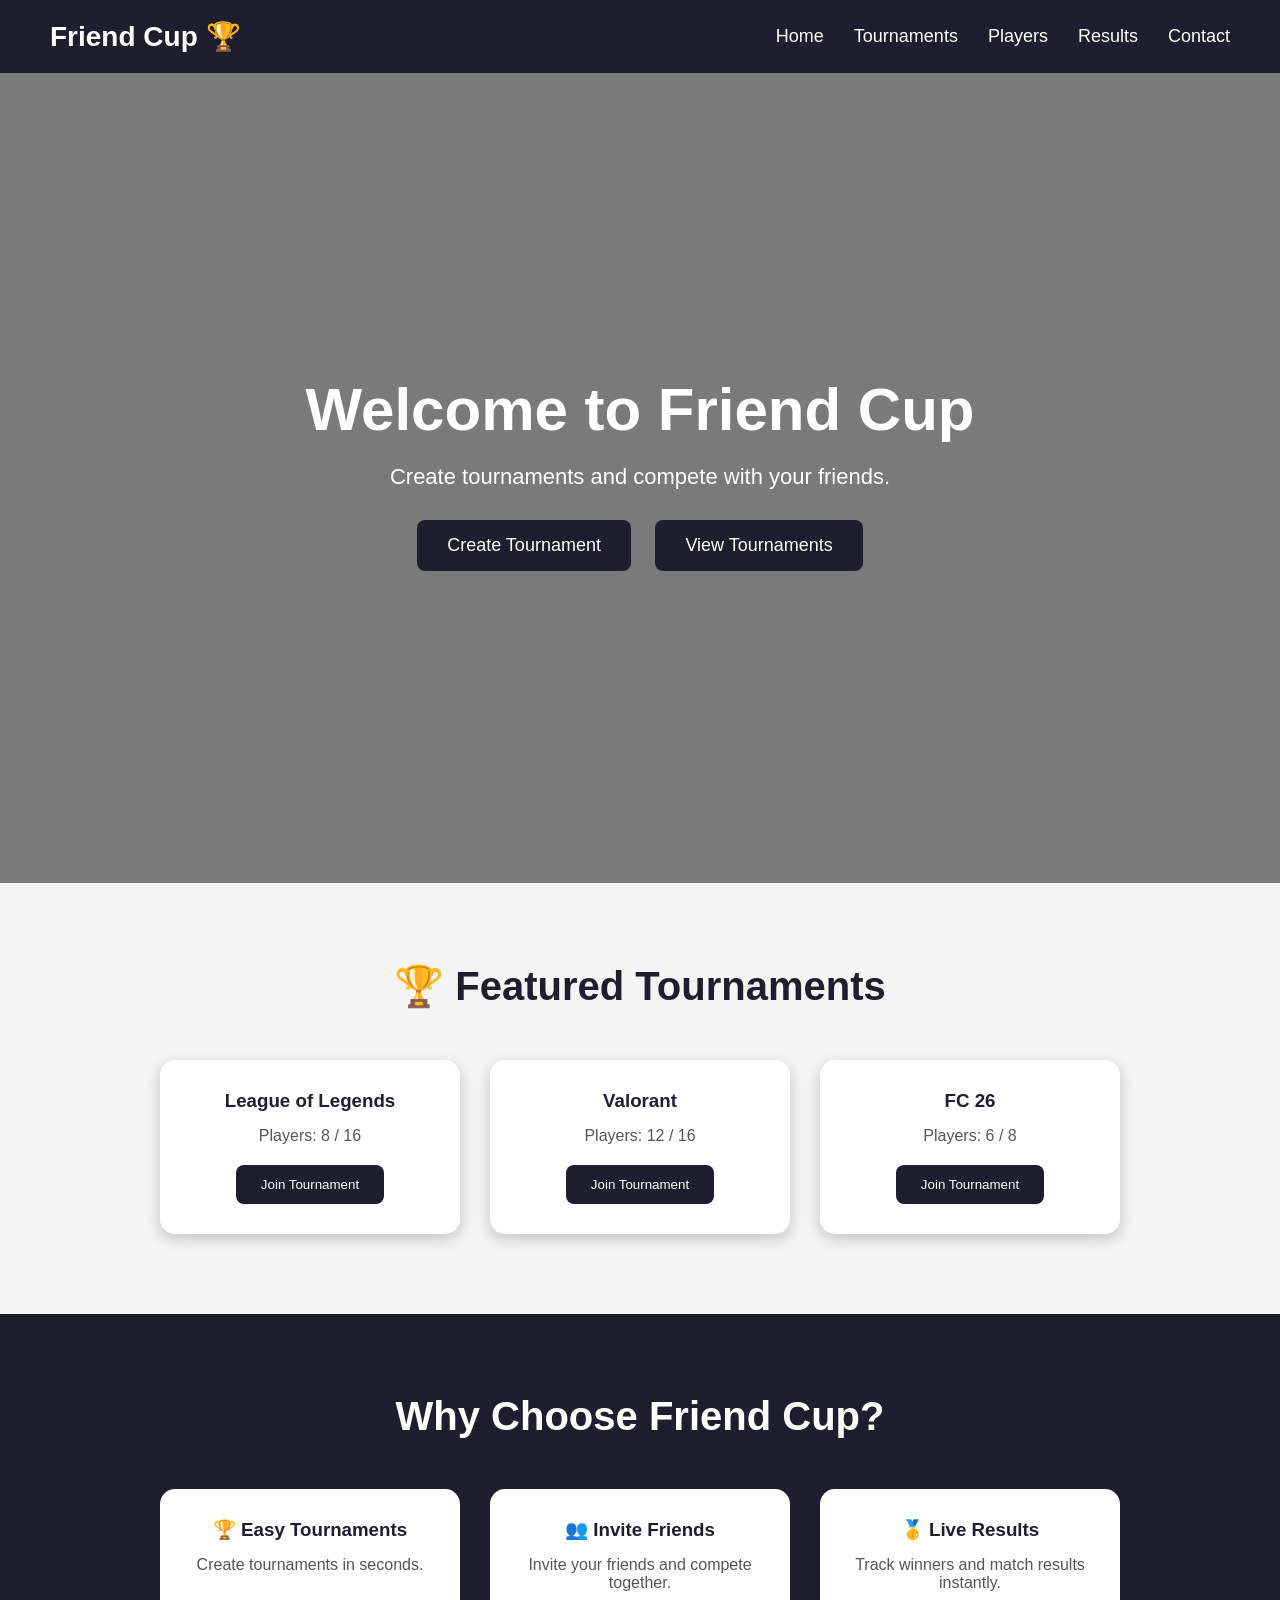
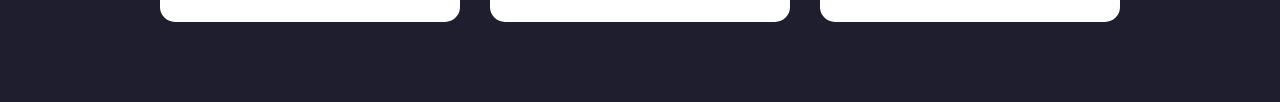
==== index.html @ 5f2ba804 "First Friend Cup version" ====
<!DOCTYPE html>
<html lang="en">

<head>
    <meta charset="UTF-8">
    <meta name="viewport" content="width=device-width, initial-scale=1.0">
    <title>Friend Cup</title>

    <link rel="stylesheet" href="style.css">
</head>

<body>

    <header>
        <nav class="navbar">

            <div class="logo">
                Friend Cup 🏆
            </div>

            <ul class="nav-links">
                <li><a href="#">Home</a></li>
                <li><a href="#">Tournaments</a></li>
                <li><a href="#">Players</a></li>
                <li><a href="#">Results</a></li>
                <li><a href="#">Contact</a></li>
            </ul>

        </nav>
    </header>

    <section class="hero">

        <h1>Welcome to Friend Cup</h1>

        <p>Create tournaments and compete with your friends.</p>

        <div class="buttons">
            <button>Create Tournament</button>
            <button>View Tournaments</button>
        </div>

    </section>
    <section class="tournaments">

    <h2>🏆 Featured Tournaments</h2>

    <div class="cards">

        <div class="card">
            <h3>League of Legends</h3>
            <p>Players: 8 / 16</p>
            <button>Join Tournament</button>
        </div>

        <div class="card">
            <h3>Valorant</h3>
            <p>Players: 12 / 16</p>
            <button>Join Tournament</button>
        </div>

        <div class="card">
            <h3>FC 26</h3>
            <p>Players: 6 / 8</p>
            <button>Join Tournament</button>
        </div>

    </div>

</section>
<section class="features">

    <h2>Why Choose Friend Cup?</h2>

    <div class="feature-box">

        <div class="feature">
            <h3>🏆 Easy Tournaments</h3>
            <p>Create tournaments in seconds.</p>
        </div>

        <div class="feature">
            <h3>👥 Invite Friends</h3>
            <p>Invite your friends and compete together.</p>
        </div>

        <div class="feature">
            <h3>🥇 Live Results</h3>
            <p>Track winners and match results instantly.</p>
        </div>

    </div>

</section>

    <script src="script.js"></script>

</body>

</html>
---- style.css ----
*{
    margin:0;
    padding:0;
    box-sizing:border-box;
    font-family:Arial, sans-serif;
}

body{
    background:#f4f4f4;
}

/* Navbar */

.navbar{
    display:flex;
    justify-content:space-between;
    align-items:center;
    background:#1e1e2f;
    padding:20px 50px;
}

.logo{
    color:white;
    font-size:28px;
    font-weight:bold;
}

.nav-links{
    list-style:none;
    display:flex;
    gap:30px;
}

.nav-links a{
    text-decoration:none;
    color:white;
    font-size:18px;
    transition:0.3s;
}

.nav-links a:hover{
    color:gold;
}

/* Hero Section */

.hero{
    height:90vh;
    display:flex;
    flex-direction:column;
    justify-content:center;
    align-items:center;
    text-align:center;
    background:
    linear-gradient(rgba(0,0,0,0.5), rgba(0,0,0,0.5)),
    url("https://images.unsplash.com/photo-1511512578047-dfb367046420?w=1600");
    background-size:cover;
    background-position:center;
}

.hero h1{
    font-size:60px;
    color:white;
}

.hero p{
    font-size:22px;
    color:white;
    margin:20px 0;
}

.buttons button{
    padding:15px 30px;
    margin:10px;
    border:none;
    border-radius:8px;
    background:#1e1e2f;
    color:white;
    font-size:18px;
    cursor:pointer;
    transition:0.3s;
}

.buttons button:hover{
    background:gold;
    color:black;
}
/* Tournament Section */

.tournaments{
    padding:80px 50px;
    background:#f4f4f4;
}

.tournaments h2{
    text-align:center;
    font-size:40px;
    margin-bottom:50px;
    color:#1e1e2f;
}

.cards{
    display:flex;
    justify-content:center;
    gap:30px;
    flex-wrap:wrap;
}

.card{
    width:300px;
    background:white;
    border-radius:15px;
    padding:30px;
    text-align:center;
    box-shadow:0 5px 15px rgba(0,0,0,0.2);
    transition:0.3s;
}

.card:hover{
    transform:translateY(-10px);
}

.card h3{
    color:#1e1e2f;
    margin-bottom:15px;
}

.card p{
    color:#555;
    margin-bottom:20px;
}

.card button{
    background:#1e1e2f;
    color:white;
    border:none;
    padding:12px 25px;
    border-radius:8px;
    cursor:pointer;
    transition:0.3s;
}

.card button:hover{
    background:gold;
    color:black;
}

/* Features Section */

.features{
    padding:80px 50px;
    background:#1e1e2f;
}

.features h2{
    text-align:center;
    color:white;
    font-size:40px;
    margin-bottom:50px;
}

.feature-box{
    display:flex;
    justify-content:center;
    gap:30px;
    flex-wrap:wrap;
}

.feature{
    width:300px;
    background:white;
    padding:30px;
    border-radius:15px;
    text-align:center;
    transition:0.3s;
}

.feature:hover{
    transform:scale(1.05);
}

.feature h3{
    margin-bottom:15px;
    color:#1e1e2f;
}

.feature p{
    color:#555;
}
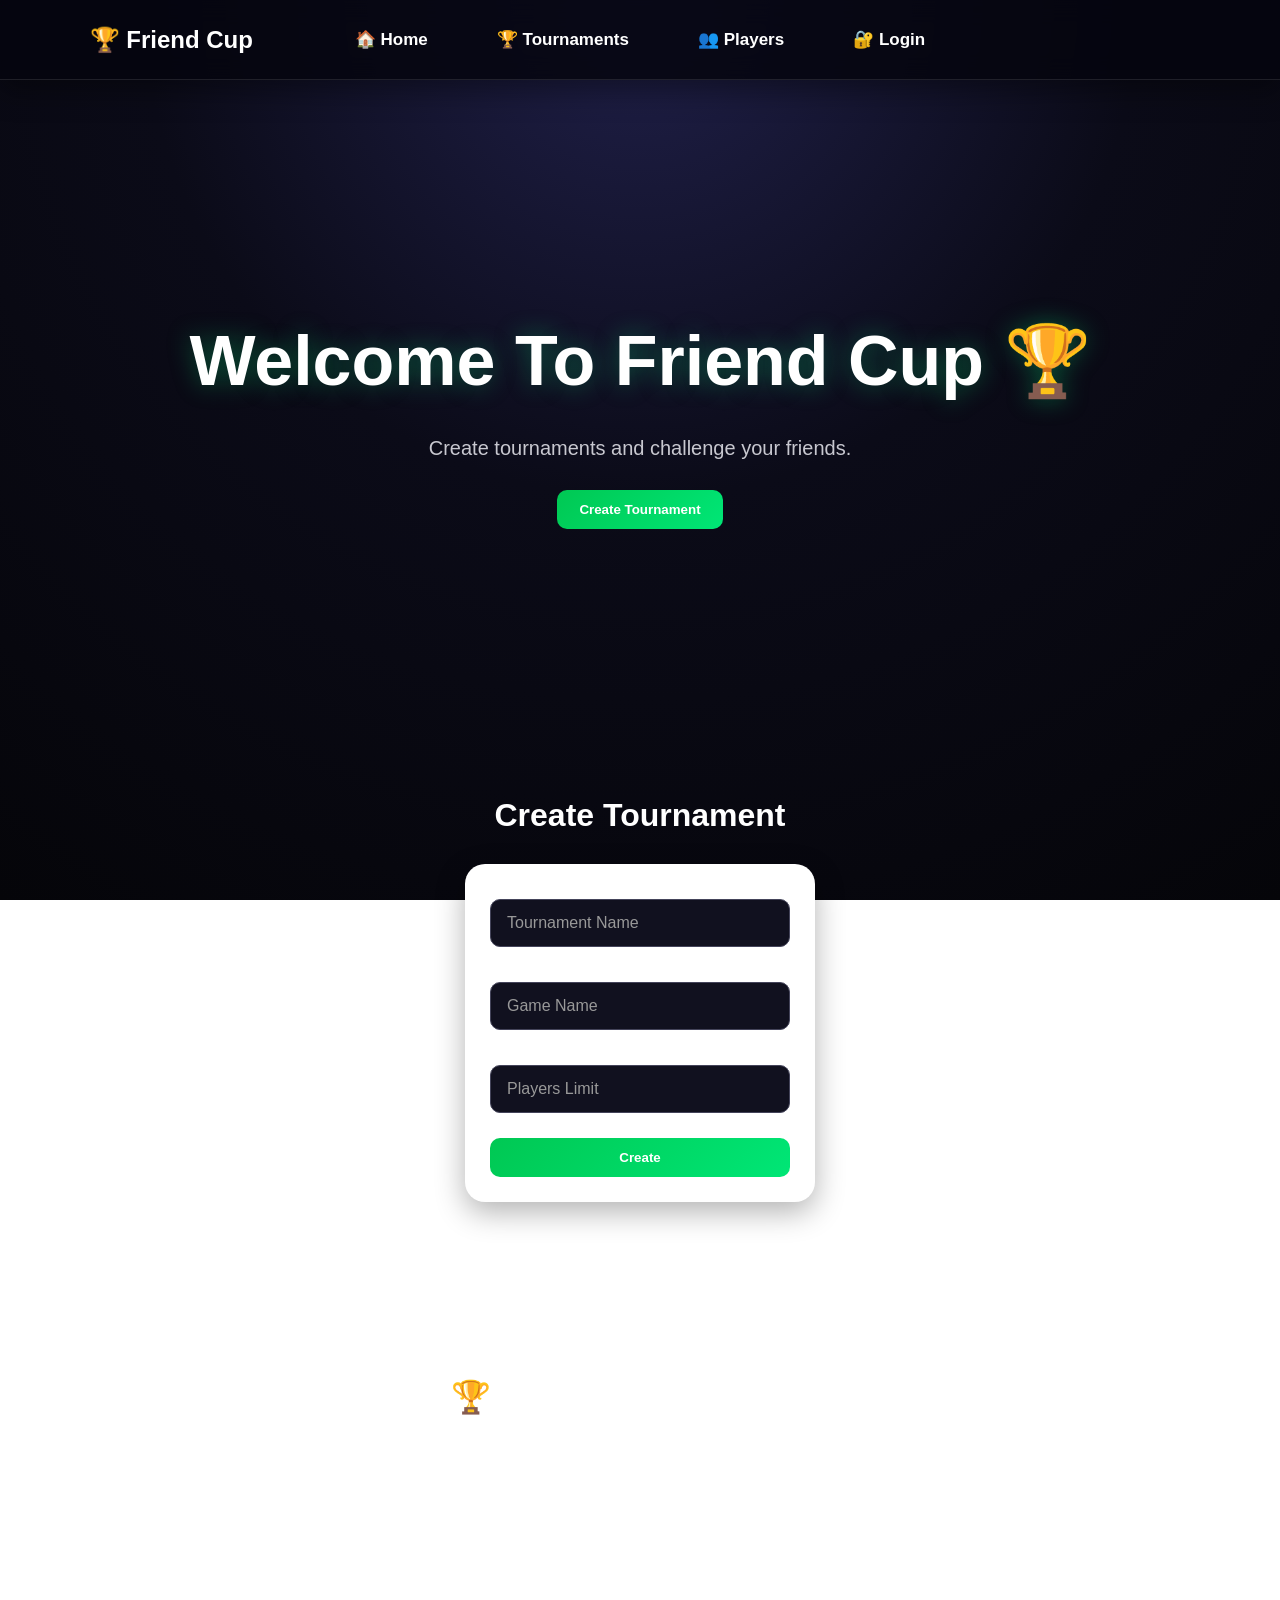
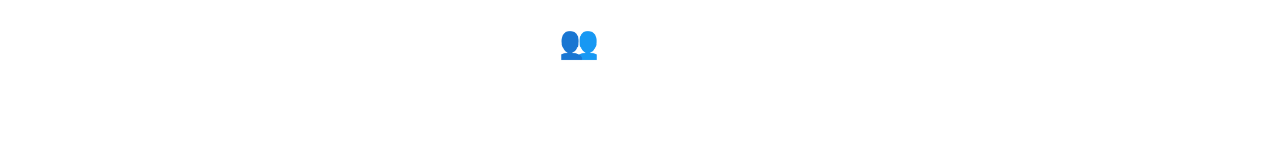
==== commit 3911e96d: "Friend Cup first version" ====
--- a/index.html
+++ b/index.html
@@ -2,99 +2,211 @@
 <html lang="en">
 
 <head>
+
     <meta charset="UTF-8">
-    <meta name="viewport" content="width=device-width, initial-scale=1.0">
+
+    <meta
+        name="viewport"
+        content="width=device-width, initial-scale=1.0"
+    >
+
     <title>Friend Cup</title>
 
-    <link rel="stylesheet" href="style.css">
+    <link
+        rel="stylesheet"
+        href="style.css"
+    >
+
 </head>
 
+
 <body>
 
-    <header>
-        <nav class="navbar">
-
-            <div class="logo">
-                Friend Cup 🏆
+
+    <!-- Navigation -->
+
+    <nav>
+
+        <div class="logo">
+
+            🏆 Friend Cup
+
+        </div>
+
+
+        <div class="nav-links">
+
+            <a href="index.html">
+
+                🏠 Home
+
+            </a>
+
+
+            <a href="pages/tournaments.html">
+
+                🏆 Tournaments
+
+            </a>
+
+
+            <a href="#players">
+
+                👥 Players
+
+            </a>
+
+
+            <!-- Login / User -->
+
+            <div id="authArea">
+
+                <a href="pages/login.html">
+
+                    🔐 Login
+
+                </a>
+
             </div>
 
-            <ul class="nav-links">
-                <li><a href="#">Home</a></li>
-                <li><a href="#">Tournaments</a></li>
-                <li><a href="#">Players</a></li>
-                <li><a href="#">Results</a></li>
-                <li><a href="#">Contact</a></li>
-            </ul>
-
-        </nav>
-    </header>
-
-    <section class="hero">
-
-        <h1>Welcome to Friend Cup</h1>
-
-        <p>Create tournaments and compete with your friends.</p>
-
-        <div class="buttons">
-            <button>Create Tournament</button>
-            <button>View Tournaments</button>
         </div>
 
-    </section>
-    <section class="tournaments">
-
-    <h2>🏆 Featured Tournaments</h2>
-
-    <div class="cards">
-
-        <div class="card">
-            <h3>League of Legends</h3>
-            <p>Players: 8 / 16</p>
-            <button>Join Tournament</button>
-        </div>
-
-        <div class="card">
-            <h3>Valorant</h3>
-            <p>Players: 12 / 16</p>
-            <button>Join Tournament</button>
-        </div>
-
-        <div class="card">
-            <h3>FC 26</h3>
-            <p>Players: 6 / 8</p>
-            <button>Join Tournament</button>
-        </div>
-
-    </div>
-
-</section>
-<section class="features">
-
-    <h2>Why Choose Friend Cup?</h2>
-
-    <div class="feature-box">
-
-        <div class="feature">
-            <h3>🏆 Easy Tournaments</h3>
-            <p>Create tournaments in seconds.</p>
-        </div>
-
-        <div class="feature">
-            <h3>👥 Invite Friends</h3>
-            <p>Invite your friends and compete together.</p>
-        </div>
-
-        <div class="feature">
-            <h3>🥇 Live Results</h3>
-            <p>Track winners and match results instantly.</p>
-        </div>
-
-    </div>
-
-</section>
+    </nav>
+
+
+
+    <!-- Hero Section -->
+
+    <main>
+
+        <section class="hero">
+
+            <h1>
+
+                Welcome To Friend Cup 🏆
+
+            </h1>
+
+
+            <p>
+
+                Create tournaments and challenge
+                your friends.
+
+            </p>
+
+
+            <button
+                onclick="location.href='#createTournament'"
+            >
+
+                Create Tournament
+
+            </button>
+
+        </section>
+
+
+
+        <!-- Create Tournament -->
+
+        <section
+            id="createTournament"
+            class="createSection"
+        >
+
+            <h2>
+
+                Create Tournament
+
+            </h2>
+
+
+            <form id="tournamentForm">
+
+
+                <input
+                    type="text"
+                    id="tournamentName"
+                    placeholder="Tournament Name"
+                    required
+                >
+
+
+                <input
+                    type="text"
+                    id="gameName"
+                    placeholder="Game Name"
+                    required
+                >
+
+
+                <input
+                    type="number"
+                    id="players"
+                    placeholder="Players Limit"
+                    min="4"
+                    required
+                >
+
+
+                <button type="submit">
+
+                    Create
+
+                </button>
+
+
+            </form>
+
+        </section>
+
+
+
+        <!-- Created Tournaments -->
+
+        <section
+            id="tournaments"
+            class="createdTournaments"
+        >
+
+            <h2>
+
+                🏆 Created Tournaments
+
+            </h2>
+
+
+            <div id="tournamentList"></div>
+
+        </section>
+
+
+        <!-- Players -->
+
+        <section id="players">
+
+            <h2>
+
+                👥 Players
+
+            </h2>
+
+        </section>
+
+    </main>
+
+
+
+    <!-- Existing Tournament Script -->
 
     <script src="script.js"></script>
 
+
+    <!-- Authentication Script -->
+
+    <script src="userAuth.js"></script>
+
 </body>
 
 </html>
--- a/style.css
+++ b/style.css
@@ -1,189 +1,2818 @@
-*{
-    margin:0;
-    padding:0;
-    box-sizing:border-box;
-    font-family:Arial, sans-serif;
-}
-
-body{
-    background:#f4f4f4;
-}
-
-/* Navbar */
-
-.navbar{
+* {
+
+    box-sizing: border-box;
+
+    font-family: Arial, sans-serif;
+
+}
+
+
+
+body {
+
+
+    margin: 0;
+
+
+    min-height: 100vh;
+
+
+    color: white;
+
+
+    background:
+
+
+    linear-gradient(
+
+        rgba(15,23,42,0.85),
+
+        rgba(30,64,175,0.85)
+
+    ),
+
+
+    url("images/background.jpg");
+
+
+
+    background-size: cover;
+
+
+    background-position: center;
+
+
+    background-attachment: fixed;
+
+
+}
+
+
+
+
+
+
+/* ================= NAVBAR ================= */
+
+
+
+nav {
+
+
+    height: 80px;
+
+
+    background: rgba(15,23,42,0.9);
+
+
+    backdrop-filter: blur(10px);
+
+
     display:flex;
-    justify-content:space-between;
+
+
     align-items:center;
-    background:#1e1e2f;
-    padding:20px 50px;
-}
-
-.logo{
+
+
+    padding:0 60px;
+
+
+    position:relative;
+
+
+    box-shadow:
+
+    0 10px 30px rgba(0,0,0,.4);
+
+
+
+}
+
+
+
+
+
+.logo {
+
+
     color:white;
-    font-size:28px;
+
+
+    font-size:30px;
+
+
+    font-weight:900;
+
+
+}
+
+
+
+
+
+
+.nav-links {
+
+
+    position:absolute;
+
+
+    left:50%;
+
+
+    transform:translateX(-50%);
+
+
+    display:flex;
+
+
+    gap:20px;
+
+
+
+}
+
+
+
+
+
+
+.nav-links a {
+
+
+    color:white;
+
+
+    text-decoration:none;
+
+
+    font-size:17px;
+
+
     font-weight:bold;
-}
+
+
+    padding:12px 22px;
+
+
+    border-radius:30px;
+
+
+    transition:.3s;
+
+
+
+}
+
+
+
+
+
+
+.nav-links a:hover {
+
+
+    background:#22c55e;
+
+
+    transform:translateY(-4px);
+
+
+
+}
+
+
+
+
+
+
+
+
+
+/* ================= HERO ================= */
+
+
+
+.hero {
+
+
+    text-align:center;
+
+
+    padding:90px 20px;
+
+
+
+}
+
+
+
+
+
+
+.hero h1 {
+
+
+    color:white;
+
+
+    font-size:50px;
+
+
+}
+
+
+
+
+
+
+.hero p {
+
+
+    font-size:22px;
+
+
+}
+
+
+
+
+
+
+
+
+/* ================= BUTTONS ================= */
+
+
+
+button {
+
+
+    background:#22c55e;
+
+
+    color:white;
+
+
+    border:none;
+
+
+    padding:12px 25px;
+
+
+    border-radius:30px;
+
+
+    cursor:pointer;
+
+
+    font-weight:bold;
+
+
+    transition:.3s;
+
+
+
+}
+
+
+
+
+
+button:hover {
+
+
+    transform:scale(1.05);
+
+
+}
+
+
+
+
+
+
+
+
+.editBtn {
+
+
+    background:#2563eb;
+
+
+}
+
+
+
+
+
+
+.deleteBtn {
+
+
+    background:#ef4444;
+
+
+}
+
+
+
+
+
+
+
+
+/* ================= FORM ================= */
+
+
+
+form {
+
+
+    background:white;
+
+
+    color:#222;
+
+
+    width:350px;
+
+
+    margin:30px auto;
+
+
+    padding:25px;
+
+
+    border-radius:20px;
+
+
+    box-shadow:
+
+    0 10px 30px rgba(0,0,0,.3);
+
+
+
+}
+
+
+
+
+
+
+
+input {
+
+
+    width:100%;
+
+
+    padding:12px;
+
+
+    margin:10px 0;
+
+
+    border-radius:10px;
+
+
+    border:1px solid #ccc;
+
+
+
+}
+
+
+
+
+
+
+
+
+
+/* ================= TITLES ================= */
+
+
+
+h2 {
+
+
+    text-align:center;
+
+
+    color:white;
+
+
+}
+
+
+
+
+
+
+
+
+/* ================= TOURNAMENT CARD ================= */
+
+
+
+#tournamentList {
+
+
+    display:flex;
+
+
+    flex-wrap:wrap;
+
+
+    justify-content:center;
+
+
+
+}
+
+
+
+
+
+
+
+.card {
+
+
+
+    background:white;
+
+
+    color:#222;
+
+
+    width:350px;
+
+
+    margin:20px;
+
+
+    padding:25px;
+
+
+    border-radius:20px;
+
+
+    box-shadow:
+
+
+    0 10px 30px rgba(0,0,0,.3);
+
+
+    transition:.3s;
+
+
+
+}
+
+
+
+
+
+
+
+.card:hover {
+
+
+    transform:translateY(-8px);
+
+
+
+}
+
+
+
+
+
+
+.tournamentTitle {
+
+
+    color:#2563eb;
+
+
+    cursor:pointer;
+
+
+}
+
+
+
+
+
+
+
+
+
+/* ================= DETAILS PAGE ================= */
+
+
+
+.detailsHero {
+
+
+    text-align:center;
+
+
+    padding:50px;
+
+
+
+}
+
+
+
+
+
+
+
+.detailsHero h1 {
+
+
+    color:white;
+
+
+    font-size:40px;
+
+
+
+}
+
+
+
+
+
+
+
+#details,
+
+#playersList,
+
+#bracket,
+
+#semifinal,
+
+#final {
+
+
+
+    background:white;
+
+
+    color:#222;
+
+
+    width:80%;
+
+
+    margin:25px auto;
+
+
+    padding:30px;
+
+
+    border-radius:20px;
+
+
+
+    box-shadow:
+
+
+    0 10px 30px rgba(0,0,0,.3);
+
+
+
+}
+
+
+
+
+
+
+
+
+
+/* ================= BACK BUTTON ================= */
+
+
+
+.backBtn {
+
+
+
+    display:block;
+
+
+    width:220px;
+
+
+    margin:30px auto;
+
+
+    text-align:center;
+
+
+    padding:12px;
+
+
+    background:#111827;
+
+
+    color:white;
+
+
+    text-decoration:none;
+
+
+    border-radius:30px;
+
+
+
+}
+
+
+
+
+
+
+
+
+
+/* MOBILE */
+
+
+
+@media(max-width:700px){
+
+
+
+nav{
+
+
+    flex-direction:column;
+
+
+}
+
+
 
 .nav-links{
-    list-style:none;
-    display:flex;
-    gap:30px;
-}
-
-.nav-links a{
-    text-decoration:none;
-    color:white;
-    font-size:18px;
-    transition:0.3s;
-}
-
-.nav-links a:hover{
-    color:gold;
-}
-
-/* Hero Section */
-
-.hero{
-    height:90vh;
-    display:flex;
-    flex-direction:column;
-    justify-content:center;
-    align-items:center;
-    text-align:center;
+
+
+    position:static;
+
+
+    transform:none;
+
+
+    flex-wrap:wrap;
+
+
+
+}
+
+
+
+}
+#semiFinal,
+#final {
+    color: #fbbf24;
+}
+
+/* =====================================================
+   FRIEND CUP - TOURNAMENT DETAILS PREMIUM DESIGN
+   ===================================================== */
+
+
+/* PAGE */
+
+.detailsPage {
+
+    width: 92%;
+    max-width: 1100px;
+
+    margin: 40px auto 80px;
+
+    color: white;
+
+}
+
+
+/* TOURNAMENT HEADER */
+
+.tournamentHeader {
+
+    position: relative;
+
+    overflow: hidden;
+
+    text-align: center;
+
+    padding: 55px 30px;
+
+    border-radius: 30px;
+
     background:
-    linear-gradient(rgba(0,0,0,0.5), rgba(0,0,0,0.5)),
-    url("https://images.unsplash.com/photo-1511512578047-dfb367046420?w=1600");
-    background-size:cover;
-    background-position:center;
-}
-
-.hero h1{
-    font-size:60px;
-    color:white;
-}
-
-.hero p{
-    font-size:22px;
-    color:white;
-    margin:20px 0;
-}
-
-.buttons button{
-    padding:15px 30px;
-    margin:10px;
-    border:none;
-    border-radius:8px;
-    background:#1e1e2f;
-    color:white;
-    font-size:18px;
-    cursor:pointer;
-    transition:0.3s;
-}
-
-.buttons button:hover{
-    background:gold;
-    color:black;
-}
-/* Tournament Section */
-
-.tournaments{
-    padding:80px 50px;
-    background:#f4f4f4;
-}
-
-.tournaments h2{
-    text-align:center;
-    font-size:40px;
-    margin-bottom:50px;
-    color:#1e1e2f;
-}
-
-.cards{
-    display:flex;
-    justify-content:center;
-    gap:30px;
-    flex-wrap:wrap;
-}
-
-.card{
-    width:300px;
-    background:white;
-    border-radius:15px;
-    padding:30px;
-    text-align:center;
-    box-shadow:0 5px 15px rgba(0,0,0,0.2);
-    transition:0.3s;
-}
-
-.card:hover{
-    transform:translateY(-10px);
-}
-
-.card h3{
-    color:#1e1e2f;
-    margin-bottom:15px;
-}
-
-.card p{
-    color:#555;
-    margin-bottom:20px;
-}
-
-.card button{
-    background:#1e1e2f;
-    color:white;
-    border:none;
-    padding:12px 25px;
-    border-radius:8px;
-    cursor:pointer;
-    transition:0.3s;
-}
-
-.card button:hover{
-    background:gold;
-    color:black;
-}
-
-/* Features Section */
-
-.features{
-    padding:80px 50px;
-    background:#1e1e2f;
-}
-
-.features h2{
-    text-align:center;
-    color:white;
-    font-size:40px;
-    margin-bottom:50px;
-}
-
-.feature-box{
-    display:flex;
-    justify-content:center;
-    gap:30px;
-    flex-wrap:wrap;
-}
-
-.feature{
-    width:300px;
-    background:white;
-    padding:30px;
-    border-radius:15px;
-    text-align:center;
-    transition:0.3s;
-}
-
-.feature:hover{
-    transform:scale(1.05);
-}
-
-.feature h3{
-    margin-bottom:15px;
-    color:#1e1e2f;
-}
-
-.feature p{
-    color:#555;
+        linear-gradient(
+            135deg,
+            rgba(37, 99, 235, 0.95),
+            rgba(88, 28, 135, 0.95),
+            rgba(15, 23, 42, 0.98)
+        );
+
+    border: 1px solid rgba(255,255,255,0.15);
+
+    box-shadow:
+        0 25px 70px rgba(0,0,0,0.45);
+
+}
+
+
+/* LIGHT EFFECT */
+
+.tournamentHeader::before {
+
+    content: "";
+
+    position: absolute;
+
+    width: 300px;
+    height: 300px;
+
+    background: rgba(251,191,36,0.20);
+
+    border-radius: 50%;
+
+    filter: blur(70px);
+
+    top: -150px;
+    left: -100px;
+
+}
+
+
+.tournamentHeader::after {
+
+    content: "";
+
+    position: absolute;
+
+    width: 300px;
+    height: 300px;
+
+    background: rgba(59,130,246,0.25);
+
+    border-radius: 50%;
+
+    filter: blur(70px);
+
+    bottom: -150px;
+    right: -100px;
+
+}
+
+
+/* TROPHY */
+
+.trophy {
+
+    position: relative;
+
+    z-index: 2;
+
+    font-size: 75px;
+
+    margin-bottom: 10px;
+
+    filter:
+        drop-shadow(
+            0 0 20px
+            rgba(251,191,36,0.6)
+        );
+
+}
+
+
+/* TOURNAMENT NAME */
+
+.tournamentHeader h1 {
+
+    position: relative;
+
+    z-index: 2;
+
+    font-size: 48px;
+
+    margin: 5px 0;
+
+    color: white;
+
+    letter-spacing: 1px;
+
+}
+
+
+/* GAME */
+
+.tournamentHeader p {
+
+    position: relative;
+
+    z-index: 2;
+
+    font-size: 20px;
+
+    color: #dbeafe;
+
+}
+
+
+/* STATS */
+
+.stats {
+
+    position: relative;
+
+    z-index: 2;
+
+    display: flex;
+
+    justify-content: center;
+
+    gap: 20px;
+
+    margin-top: 35px;
+
+    flex-wrap: wrap;
+
+}
+
+
+.stat {
+
+    min-width: 190px;
+
+    padding: 20px 25px;
+
+    border-radius: 20px;
+
+    background:
+        rgba(255,255,255,0.10);
+
+    border:
+        1px solid
+        rgba(255,255,255,0.15);
+
+    backdrop-filter: blur(15px);
+
+    box-shadow:
+        0 10px 30px
+        rgba(0,0,0,0.2);
+
+}
+
+
+.stat strong {
+
+    display: block;
+
+    font-size: 32px;
+
+    color: #fbbf24;
+
+}
+
+
+.stat small {
+
+    color: #e2e8f0;
+
+    font-size: 14px;
+
+}
+
+
+/* SECTION BOX */
+
+.sectionBox {
+
+    margin-top: 30px;
+
+    padding: 30px;
+
+    border-radius: 25px;
+
+    background:
+        rgba(15,23,42,0.88);
+
+    border:
+        1px solid
+        rgba(255,255,255,0.08);
+
+    box-shadow:
+        0 20px 45px
+        rgba(0,0,0,0.30);
+
+    backdrop-filter: blur(12px);
+
+}
+
+
+.sectionBox h2 {
+
+    margin-top: 0;
+
+    margin-bottom: 25px;
+
+    font-size: 26px;
+
+    color: #fbbf24;
+
+}
+
+
+/* PLAYERS */
+
+#players {
+
+    display: grid;
+
+    grid-template-columns:
+        repeat(auto-fit, minmax(220px, 1fr));
+
+    gap: 15px;
+
+}
+
+
+.playerCard {
+
+    display: flex;
+
+    align-items: center;
+
+    gap: 12px;
+
+    padding: 18px;
+
+    border-radius: 18px;
+
+    background:
+        linear-gradient(
+            135deg,
+            rgba(255,255,255,0.08),
+            rgba(255,255,255,0.03)
+        );
+
+    border:
+        1px solid
+        rgba(255,255,255,0.08);
+
+    transition: 0.3s;
+
+}
+
+
+.playerCard:hover {
+
+    transform: translateY(-6px);
+
+    border-color:
+        rgba(251,191,36,0.5);
+
+    box-shadow:
+        0 10px 30px
+        rgba(251,191,36,0.12);
+
+}
+
+
+.playerCard span {
+
+    display: flex;
+
+    align-items: center;
+
+    justify-content: center;
+
+    width: 35px;
+    height: 35px;
+
+    border-radius: 50%;
+
+    background: #2563eb;
+
+    font-weight: bold;
+
+}
+
+
+/* MATCHES */
+
+#matches {
+
+    display: grid;
+
+    grid-template-columns:
+        repeat(auto-fit, minmax(280px, 1fr));
+
+    gap: 20px;
+
+}
+
+
+.match {
+
+    padding: 25px;
+
+    border-radius: 20px;
+
+    background:
+        linear-gradient(
+            135deg,
+            rgba(30,41,59,0.95),
+            rgba(15,23,42,0.95)
+        );
+
+    border:
+        1px solid
+        rgba(255,255,255,0.08);
+
+    text-align: center;
+
+    transition: 0.3s;
+
+}
+
+
+.match:hover {
+
+    transform: translateY(-5px);
+
+    box-shadow:
+        0 15px 35px
+        rgba(0,0,0,0.3);
+
+}
+
+
+.match h3 {
+
+    font-size: 20px;
+
+    margin-bottom: 20px;
+
+}
+
+
+.match button {
+
+    padding: 12px 25px;
+
+    border: none;
+
+    border-radius: 12px;
+
+    background:
+        linear-gradient(
+            135deg,
+            #2563eb,
+            #7c3aed
+        );
+
+    color: white;
+
+    font-weight: bold;
+
+    cursor: pointer;
+
+    transition: 0.3s;
+
+}
+
+
+.match button:hover {
+
+    transform: scale(1.05);
+
+    box-shadow:
+        0 8px 25px
+        rgba(37,99,235,0.4);
+
+}
+
+
+.match button:disabled {
+
+    opacity: 0.5;
+
+    cursor: not-allowed;
+
+}
+
+
+/* SEMI FINAL */
+
+#semiFinal {
+
+    padding: 30px;
+
+    border-radius: 25px;
+
+    background:
+        linear-gradient(
+            135deg,
+            rgba(120,53,15,0.30),
+            rgba(15,23,42,0.95)
+        );
+
+    border:
+        1px solid
+        rgba(251,191,36,0.25);
+
+    text-align: center;
+
+    color: #fbbf24;
+
+}
+
+
+#semiFinal h2 {
+
+    color: #fbbf24;
+
+}
+
+
+#semiFinal p {
+
+    color: #fbbf24;
+
+}
+
+
+/* FINAL */
+
+#final {
+
+    padding: 35px;
+
+    border-radius: 25px;
+
+    background:
+        linear-gradient(
+            135deg,
+            rgba(251,191,36,0.15),
+            rgba(88,28,135,0.25),
+            rgba(15,23,42,0.98)
+        );
+
+    border:
+        1px solid
+        rgba(251,191,36,0.35);
+
+    text-align: center;
+
+    box-shadow:
+        0 20px 50px
+        rgba(251,191,36,0.08);
+
+}
+
+
+#final h2 {
+
+    color: #fbbf24;
+
+    font-size: 30px;
+
+}
+
+
+#final p {
+
+    color: #fbbf24;
+
+}
+
+
+/* BACK BUTTON */
+
+.backBtn {
+
+    display: block;
+
+    width: fit-content;
+
+    margin: 35px auto 0;
+
+    padding: 13px 25px;
+
+    border-radius: 14px;
+
+    text-decoration: none;
+
+    color: white;
+
+    background:
+        linear-gradient(
+            135deg,
+            #2563eb,
+            #7c3aed
+        );
+
+    font-weight: bold;
+
+    transition: 0.3s;
+
+}
+
+
+.backBtn:hover {
+
+    transform: translateY(-3px);
+
+    box-shadow:
+        0 10px 30px
+        rgba(37,99,235,0.35);
+
+}
+
+
+/* MOBILE */
+
+@media (max-width: 600px) {
+
+    .detailsPage {
+
+        width: 94%;
+
+        margin-top: 20px;
+
+    }
+
+
+    .tournamentHeader {
+
+        padding: 40px 15px;
+
+    }
+
+
+    .tournamentHeader h1 {
+
+        font-size: 35px;
+
+    }
+
+
+    .trophy {
+
+        font-size: 60px;
+
+    }
+
+
+    .stat {
+
+        width: 100%;
+
+    }
+
+
+    .sectionBox {
+
+        padding: 20px;
+
+    }
+
+}
+/* =========================================
+   TOURNAMENT CONTENT - PREMIUM DESIGN
+   ========================================= */
+
+
+/* كل الأقسام */
+
+#playersList,
+#bracket,
+#semifinal,
+#final {
+
+    width: 100%;
+
+    margin: 25px auto;
+
+    padding: 28px;
+
+    box-sizing: border-box;
+
+    border-radius: 24px;
+
+    background:
+        linear-gradient(
+            145deg,
+            rgba(17, 24, 39, 0.96),
+            rgba(30, 41, 59, 0.92)
+        );
+
+    border: 1px solid rgba(56, 189, 248, 0.18);
+
+    box-shadow:
+        0 15px 40px rgba(0, 0, 0, 0.35);
+
+    backdrop-filter: blur(15px);
+
+}
+
+
+/* العناوين */
+
+#playersList h2,
+#bracket h2,
+#semifinal h2,
+#final h2 {
+
+    color: #38bdf8;
+
+    font-size: 27px;
+
+    margin-top: 0;
+
+    margin-bottom: 25px;
+
+    letter-spacing: 0.5px;
+
+}
+
+
+/* عدد اللاعبين */
+
+#playersList .playersHeader {
+
+    color: #fbbf24;
+
+}
+
+
+#playersList .playersHeader span {
+
+    background:
+        linear-gradient(
+            135deg,
+            #2563eb,
+            #06b6d4
+        );
+
+    color: white;
+
+    padding: 8px 16px;
+
+    border-radius: 20px;
+
+}
+
+
+/* شبكة اللاعبين */
+
+#players {
+
+    display: grid;
+
+    grid-template-columns:
+        repeat(auto-fit, minmax(220px, 1fr));
+
+    gap: 15px;
+
+}
+
+
+/* كرت اللاعب */
+
+#players .playerCard {
+
+    display: flex;
+
+    align-items: center;
+
+    gap: 12px;
+
+    padding: 18px;
+
+    border-radius: 17px;
+
+    background:
+        linear-gradient(
+            135deg,
+            rgba(30, 64, 175, 0.25),
+            rgba(8, 47, 73, 0.35)
+        );
+
+    border:
+        1px solid rgba(56, 189, 248, 0.15);
+
+    color: #e0f2fe;
+
+    font-weight: 600;
+
+    transition: 0.3s;
+
+}
+
+
+/* رقم اللاعب */
+
+#players .playerCard span {
+
+    width: 36px;
+
+    height: 36px;
+
+    display: flex;
+
+    align-items: center;
+
+    justify-content: center;
+
+    border-radius: 50%;
+
+    background:
+        linear-gradient(
+            135deg,
+            #f59e0b,
+            #fbbf24
+        );
+
+    color: #111827;
+
+    font-weight: bold;
+
+}
+
+
+/* Hover */
+
+#players .playerCard:hover {
+
+    transform: translateY(-5px);
+
+    border-color: #38bdf8;
+
+    box-shadow:
+        0 10px 25px
+        rgba(56, 189, 248, 0.15);
+
+}
+
+
+/* المباريات */
+
+#matches {
+
+    display: grid;
+
+    grid-template-columns:
+        repeat(auto-fit, minmax(270px, 1fr));
+
+    gap: 18px;
+
+}
+
+
+/* كرت المباراة */
+
+#matches .match {
+
+    padding: 25px;
+
+    text-align: center;
+
+    border-radius: 20px;
+
+    background:
+        linear-gradient(
+            145deg,
+            rgba(30, 41, 59, 0.95),
+            rgba(15, 23, 42, 0.95)
+        );
+
+    border:
+        1px solid
+        rgba(56, 189, 248, 0.15);
+
+    color: #fbbf24;
+
+    transition: 0.3s;
+
+}
+
+
+#matches .match:hover {
+
+    transform: translateY(-6px);
+
+    border-color: #38bdf8;
+
+    box-shadow:
+        0 12px 30px
+        rgba(56, 189, 248, 0.12);
+
+}
+
+
+/* أسماء اللاعبين */
+
+#matches .match h3 {
+
+    color: #fbbf24;
+
+    font-size: 20px;
+
+    margin-bottom: 20px;
+
+}
+
+
+/* زر Play */
+
+#matches .match button,
+#semifinal button,
+#final button {
+
+    border: none;
+
+    padding: 12px 24px;
+
+    border-radius: 12px;
+
+    background:
+        linear-gradient(
+            135deg,
+            #2563eb,
+            #06b6d4
+        );
+
+    color: white;
+
+    font-weight: bold;
+
+    cursor: pointer;
+
+    transition: 0.3s;
+
+}
+
+
+#matches .match button:hover,
+#semifinal button:hover,
+#final button:hover {
+
+    transform: translateY(-3px);
+
+    box-shadow:
+        0 8px 25px
+        rgba(6, 182, 212, 0.30);
+
+}
+
+
+/* Semi Final */
+
+#semifinal {
+
+    border-color:
+        rgba(251, 191, 36, 0.25);
+
+    background:
+        linear-gradient(
+            145deg,
+            rgba(120, 53, 15, 0.25),
+            rgba(30, 41, 59, 0.95)
+        );
+
+}
+
+
+#semifinal h2 {
+
+    color: #fbbf24;
+
+}
+
+
+#semiContent {
+
+    text-align: center;
+
+    color: #fcd34d;
+
+    font-size: 17px;
+
+}
+
+
+/* Final */
+
+#final {
+
+    border-color:
+        rgba(168, 85, 247, 0.35);
+
+    background:
+        linear-gradient(
+            145deg,
+            rgba(88, 28, 135, 0.25),
+            rgba(15, 23, 42, 0.98)
+        );
+
+}
+
+
+#final h2 {
+
+    color: #c084fc;
+
+    font-size: 30px;
+
+}
+
+
+#finalContent {
+
+    text-align: center;
+
+    color: #e9d5ff;
+
+    font-size: 17px;
+
+}
+
+
+/* Waiting */
+
+#semifinal p,
+#final p {
+
+    color: #cbd5e1;
+
+    font-weight: 500;
+
+}
+
+
+/* الفائز */
+
+#semifinal .match p,
+#final .match p {
+
+    color: #fbbf24;
+
+    font-size: 18px;
+
+    font-weight: bold;
+
+}
+
+
+/* Responsive */
+
+@media (max-width: 600px) {
+
+    #playersList,
+    #bracket,
+    #semifinal,
+    #final {
+
+        padding: 20px;
+
+    }
+
+    #players,
+    #matches {
+
+        grid-template-columns: 1fr;
+
+    }
+
+}
+/* ================================
+   Tournament Details Text
+================================ */
+
+.detailsPage {
+    color: white;
+}
+
+.detailsPage h1,
+.detailsPage h2,
+.detailsPage h3,
+.detailsPage p,
+.detailsPage span,
+.detailsPage strong,
+.detailsPage small {
+    color: white;
+}
+
+
+/* Players */
+
+.playerName {
+    color: white !important;
+}
+
+
+/* Match Cards */
+
+.matchCard {
+    color: white;
+}
+
+
+.matchCard h3 {
+    color: white;
+}
+
+
+.matchPlayer {
+    color: white !important;
+    font-weight: bold;
+}
+
+
+.vs {
+    color: #aaa !important;
+    font-weight: bold;
+}
+
+
+.winnerBox {
+    color: white;
+}
+
+
+.winnerBox strong {
+    color: #00ff88 !important;
+}
+
+
+/* Champion */
+
+.championBox {
+    color: white;
+}
+
+
+.championBox h2 {
+    color: #00ff88 !important;
+}
+
+
+.championBox p {
+    color: white !important;
+}
+
+
+/* Tournament information */
+
+.tournamentHeader h1 {
+    color: white !important;
+}
+
+
+.gameName {
+    color: #ddd !important;
+}
+
+
+.stat strong {
+    color: white !important;
+}
+
+
+.stat small {
+    color: #bbb !important;
+}
+.joinIcon {
+    font-size: 70px;
+    margin-bottom: 15px;
+}
+/* ========================================
+   Tournaments Page
+======================================== */
+
+.tournamentsPage {
+    padding: 50px 8%;
+    min-height: 80vh;
+}
+
+
+.pageHeader {
+    text-align: center;
+    margin-bottom: 40px;
+}
+
+
+.pageHeader h1 {
+    color: white;
+    font-size: 42px;
+    margin-bottom: 10px;
+}
+
+
+.pageHeader p {
+    color: #bbb;
+    font-size: 18px;
+}
+
+
+/* Grid */
+
+.tournamentsGrid {
+    display: grid;
+
+    grid-template-columns:
+        repeat(
+            auto-fit,
+            minmax(280px, 1fr)
+        );
+
+    gap: 25px;
+}
+
+
+/* Card */
+
+.tournamentCard {
+
+    padding: 30px;
+
+    border-radius: 20px;
+
+    background:
+        rgba(255, 255, 255, 0.08);
+
+    border:
+        1px solid
+        rgba(255, 255, 255, 0.12);
+
+    text-align: center;
+
+    backdrop-filter: blur(10px);
+
+    transition:
+        transform 0.3s ease,
+        box-shadow 0.3s ease;
+
+}
+
+
+.tournamentCard:hover {
+
+    transform:
+        translateY(-8px);
+
+    box-shadow:
+        0 15px 35px
+        rgba(0, 0, 0, 0.35);
+
+}
+
+
+/* Trophy */
+
+.cardIcon {
+
+    font-size: 55px;
+
+    margin-bottom: 10px;
+
+}
+
+
+.tournamentCard h2 {
+
+    color: white;
+
+    font-size: 25px;
+
+    margin: 10px 0;
+
+}
+
+
+.tournamentCard .game {
+
+    color: #ccc;
+
+    font-size: 17px;
+
+    margin-bottom: 20px;
+
+}
+
+
+/* Players */
+
+.playersInfo {
+
+    color: white;
+
+    font-size: 18px;
+
+    margin-bottom: 25px;
+
+}
+
+
+/* Buttons */
+
+.cardButtons {
+
+    display: flex;
+
+    gap: 10px;
+
+    justify-content: center;
+
+    flex-wrap: wrap;
+
+}
+
+
+.cardButtons button {
+
+    border: none;
+
+    padding: 12px 18px;
+
+    border-radius: 10px;
+
+    cursor: pointer;
+
+    font-weight: bold;
+
+    transition:
+        transform 0.2s ease;
+
+}
+
+
+.cardButtons button:hover {
+
+    transform:
+        scale(1.05);
+
+}
+
+
+.viewTournament {
+
+    background: #444;
+
+    color: white;
+
+}
+
+
+.joinTournament {
+
+    background: #00c878;
+
+    color: white;
+
+}
+
+
+/* Empty */
+
+.emptyBox {
+
+    text-align: center;
+
+    color: white;
+
+    padding: 60px 20px;
+
+}
+
+
+.emptyBox h2 {
+
+    color: white;
+
+}
+
+
+.emptyBox p {
+
+    color: #bbb;
+
+}
+/* ========================================
+   Authentication
+======================================== */
+
+#authArea {
+
+    display: flex;
+
+    align-items: center;
+
+    gap: 12px;
+
+}
+
+
+.userName {
+
+    color: white;
+
+    font-weight: bold;
+
+}
+
+
+.logoutBtn {
+
+    border: none;
+
+    padding: 8px 14px;
+
+    border-radius: 8px;
+
+    cursor: pointer;
+
+    font-weight: bold;
+
+    color: white;
+
+    background: #e53935;
+
+    transition: 0.2s;
+
+}
+
+
+.logoutBtn:hover {
+
+    transform: scale(1.05);
+
+}
+/* ========================================
+   FRIEND CUP - GAMING DESIGN
+======================================== */
+
+* {
+    box-sizing: border-box;
+}
+
+
+html {
+    scroll-behavior: smooth;
+}
+
+
+body {
+    margin: 0;
+
+    min-height: 100vh;
+
+    font-family:
+        Arial,
+        Helvetica,
+        sans-serif;
+
+    color: white;
+
+    background:
+        radial-gradient(
+            circle at top,
+            #20204a 0%,
+            #0b0b18 45%,
+            #050509 100%
+        );
+
+    background-attachment: fixed;
+}
+
+
+/* ========================================
+   Navigation
+======================================== */
+
+nav {
+    width: 100%;
+
+    padding: 18px 7%;
+
+    display: flex;
+
+    justify-content: space-between;
+
+    align-items: center;
+
+    background:
+        rgba(5, 5, 15, 0.85);
+
+    border-bottom:
+        1px solid
+        rgba(255, 255, 255, 0.1);
+
+    backdrop-filter: blur(12px);
+
+    position: sticky;
+
+    top: 0;
+
+    z-index: 1000;
+}
+
+
+.logo {
+    font-size: 24px;
+
+    font-weight: bold;
+
+    color: white;
+}
+
+
+.nav-links {
+    display: flex;
+
+    align-items: center;
+
+    gap: 25px;
+}
+
+
+.nav-links a {
+    color: white;
+
+    text-decoration: none;
+
+    font-weight: bold;
+
+    transition:
+        color 0.2s ease,
+        transform 0.2s ease;
+}
+
+
+.nav-links a:hover {
+    color: #00e676;
+
+    transform:
+        translateY(-2px);
+}
+
+
+/* ========================================
+   Hero
+======================================== */
+
+.hero {
+    min-height: 70vh;
+
+    display: flex;
+
+    flex-direction: column;
+
+    justify-content: center;
+
+    align-items: center;
+
+    text-align: center;
+
+    padding: 60px 20px;
+}
+
+
+.hero h1 {
+    font-size:
+        clamp(36px, 6vw, 70px);
+
+    margin-bottom: 15px;
+
+    text-shadow:
+        0 0 25px
+        rgba(0, 230, 118, 0.35);
+}
+
+
+.hero p {
+    font-size: 20px;
+
+    color: #c8c8d0;
+
+    max-width: 600px;
+
+    margin-bottom: 30px;
+}
+
+
+/* ========================================
+   Buttons
+======================================== */
+
+button {
+    border: none;
+
+    cursor: pointer;
+
+    border-radius: 10px;
+
+    padding: 12px 22px;
+
+    font-weight: bold;
+
+    color: white;
+
+    background:
+        linear-gradient(
+            135deg,
+            #00c853,
+            #00e676
+        );
+
+    transition:
+        transform 0.2s ease,
+        box-shadow 0.2s ease;
+}
+
+
+button:hover {
+    transform:
+        translateY(-3px);
+
+    box-shadow:
+        0 8px 25px
+        rgba(0, 230, 118, 0.3);
+}
+
+
+button:active {
+    transform:
+        scale(0.97);
+}
+
+
+/* ========================================
+   Sections
+======================================== */
+
+section {
+    padding: 60px 7%;
+}
+
+
+section h2 {
+    text-align: center;
+
+    font-size: 32px;
+
+    margin-bottom: 30px;
+}
+
+
+/* ========================================
+   Create Tournament
+======================================== */
+
+.createSection {
+    max-width: 700px;
+
+    margin: 0 auto;
+
+    text-align: center;
+}
+
+
+#createTournament {
+    scroll-margin-top: 100px;
+}
+
+
+#tournamentForm {
+    display: flex;
+
+    flex-direction: column;
+
+    gap: 15px;
+}
+
+
+#tournamentForm input {
+    width: 100%;
+
+    padding: 14px 16px;
+
+    border: 1px solid
+        rgba(255, 255, 255, 0.15);
+
+    border-radius: 10px;
+
+    outline: none;
+
+    background:
+        rgba(255, 255, 255, 0.07);
+
+    color: white;
+
+    font-size: 16px;
+}
+
+
+#tournamentForm input::placeholder {
+    color: #aaa;
+}
+
+
+#tournamentForm input:focus {
+    border-color: #00e676;
+
+    box-shadow:
+        0 0 12px
+        rgba(0, 230, 118, 0.2);
+}
+
+
+/* ========================================
+   Tournament Cards
+======================================== */
+
+.card,
+.tournamentCard {
+    background:
+        rgba(255, 255, 255, 0.07);
+
+    border:
+        1px solid
+        rgba(255, 255, 255, 0.12);
+
+    border-radius: 18px;
+
+    backdrop-filter: blur(12px);
+
+    box-shadow:
+        0 10px 30px
+        rgba(0, 0, 0, 0.25);
+
+    transition:
+        transform 0.3s ease,
+        border-color 0.3s ease;
+}
+/* Tournament Card Text */
+
+.card p,
+.card .joinedCount,
+.tournamentCard p,
+.tournamentCard .playersInfo {
+    color: white !important;
+}
+
+
+/* Game name */
+
+.card .game,
+.tournamentCard .game {
+    color: #dddddd !important;
+}
+
+
+/* Players text */
+
+.card .joinedCount,
+.tournamentCard .playersInfo {
+    color: #ffffff !important;
+}
+/* ========================================
+   FRIEND CUP ANIMATIONS
+======================================== */
+
+/* Smooth appearance */
+
+.card,
+.tournamentCard {
+    animation: cardAppear 0.5s ease;
+}
+
+
+/* Card hover */
+
+.card:hover,
+.tournamentCard:hover {
+    transform: translateY(-8px);
+
+    border-color: #00e676;
+
+    box-shadow:
+        0 15px 35px
+        rgba(0, 230, 118, 0.18);
+}
+
+
+/* Card icon */
+
+.cardIcon {
+    font-size: 45px;
+
+    margin-bottom: 10px;
+
+    animation:
+        trophyFloat 2.5s ease-in-out infinite;
+}
+
+
+/* Tournament title */
+
+.card h2,
+.tournamentCard h2 {
+    color: white;
+
+    transition: 0.2s;
+}
+
+
+.card:hover h2,
+.tournamentCard:hover h2 {
+    color: #00e676;
+}
+
+
+/* Buttons inside cards */
+
+.card button,
+.tournamentCard button {
+    transition:
+        transform 0.2s ease,
+        box-shadow 0.2s ease,
+        background 0.2s ease;
+}
+
+
+.card button:hover,
+.tournamentCard button:hover {
+    transform: translateY(-3px);
+
+    box-shadow:
+        0 8px 20px
+        rgba(0, 230, 118, 0.25);
+}
+
+
+/* Appearance animation */
+
+@keyframes cardAppear {
+
+    from {
+
+        opacity: 0;
+
+        transform:
+            translateY(20px);
+
+    }
+
+    to {
+
+        opacity: 1;
+
+        transform:
+            translateY(0);
+
+    }
+
+}
+
+
+/* Trophy animation */
+
+@keyframes trophyFloat {
+
+    0%,
+    100% {
+
+        transform:
+            translateY(0);
+
+    }
+
+    50% {
+
+        transform:
+            translateY(-6px);
+
+    }
+
+}
+
+
+/* ========================================
+   MOBILE
+======================================== */
+
+@media (max-width: 768px) {
+
+    nav {
+
+        flex-direction: column;
+
+        gap: 15px;
+
+        padding: 15px 5%;
+
+    }
+
+
+    .nav-links {
+
+        flex-wrap: wrap;
+
+        justify-content: center;
+
+        gap: 12px;
+
+    }
+
+
+    .logo {
+
+        font-size: 21px;
+
+    }
+
+
+    .hero {
+
+        min-height: 60vh;
+
+        padding: 40px 20px;
+
+    }
+
+
+    .hero h1 {
+
+        font-size: 38px;
+
+    }
+
+
+    .hero p {
+
+        font-size: 16px;
+
+    }
+
+
+    section {
+
+        padding:
+            40px 5%;
+
+    }
+
+
+    section h2 {
+
+        font-size: 26px;
+
+    }
+
+}
+
+
+/* ========================================
+   SMALL PHONES
+======================================== */
+
+@media (max-width: 480px) {
+
+    .nav-links {
+
+        gap: 8px;
+
+    }
+
+
+    .nav-links a {
+
+        font-size: 13px;
+
+    }
+
+
+    .hero h1 {
+
+        font-size: 30px;
+
+    }
+
+
+    button {
+
+        width: 100%;
+
+    }
+
+
+    .card,
+    .tournamentCard {
+
+        width: 100%;
+
+    }
+
+}
+/* Input Text Fix */
+
+#tournamentForm input {
+    background: #11111f !important;
+    color: #ffffff !important;
+    border: 1px solid #44445a;
+}
+
+#tournamentForm input::placeholder {
+    color: #999999 !important;
+    opacity: 1;
+}
+
+#tournamentForm input:focus {
+    color: #ffffff !important;
+    background: #151528 !important;
+    border-color: #00e676;
+    outline: none;
+}
+/* ========================================
+   TOURNAMENTS PAGE
+======================================== */
+
+#tournamentList {
+    display: grid;
+
+    grid-template-columns:
+        repeat(auto-fit, minmax(280px, 1fr));
+
+    gap: 25px;
+
+    width: 100%;
+
+    max-width: 1200px;
+
+    margin: 30px auto;
+
+    padding: 0 20px;
+}
+
+
+/* Tournament Card */
+
+#tournamentList .card {
+    padding: 25px;
+
+    text-align: center;
+
+    border-radius: 18px;
+
+    background:
+        rgba(255, 255, 255, 0.07);
+
+    border:
+        1px solid
+        rgba(255, 255, 255, 0.12);
+
+    backdrop-filter: blur(12px);
+
+    transition:
+        transform 0.3s ease,
+        box-shadow 0.3s ease,
+        border-color 0.3s ease;
+}
+
+
+#tournamentList .card:hover {
+    transform: translateY(-8px);
+
+    border-color: #00e676;
+
+    box-shadow:
+        0 15px 35px
+        rgba(0, 230, 118, 0.18);
+}
+
+
+/* Tournament Title */
+
+#tournamentList .tournamentTitle {
+    color: white;
+
+    font-size: 24px;
+
+    margin-bottom: 18px;
+
+    cursor: pointer;
+}
+
+
+#tournamentList .tournamentTitle:hover {
+    color: #00e676;
+}
+
+
+/* Tournament Information */
+
+#tournamentList .card p {
+    color: #dddddd !important;
+
+    margin: 10px 0;
+
+    font-size: 15px;
+}
+
+
+/* Buttons */
+
+#tournamentList .card button {
+    margin: 8px 4px;
+
+    padding: 10px 14px;
+
+    border-radius: 8px;
+
+    border: none;
+
+    cursor: pointer;
+
+    font-weight: bold;
+
+    color: white;
+
+    transition:
+        transform 0.2s ease,
+        box-shadow 0.2s ease;
+}
+
+
+#tournamentList .card button:hover {
+    transform: translateY(-3px);
+
+    box-shadow:
+        0 7px 18px
+        rgba(0, 230, 118, 0.25);
+}
+
+
+/* Join Button */
+
+#tournamentList .joinBtn {
+    background:
+        linear-gradient(
+            135deg,
+            #00c853,
+            #00e676
+        );
+}
+
+
+/* Edit Button */
+
+#tournamentList .editBtn {
+    background:
+        #3949ab;
+}
+
+
+/* Delete Button */
+
+#tournamentList .deleteBtn {
+    background:
+        #e53935;
+}
+
+
+/* Mobile */
+
+@media (max-width: 600px) {
+
+    #tournamentList {
+        grid-template-columns: 1fr;
+
+        padding: 0 12px;
+    }
+
+
+    #tournamentList .card button {
+        width: 100%;
+
+        margin:
+            6px 0;
+    }
+
 }
